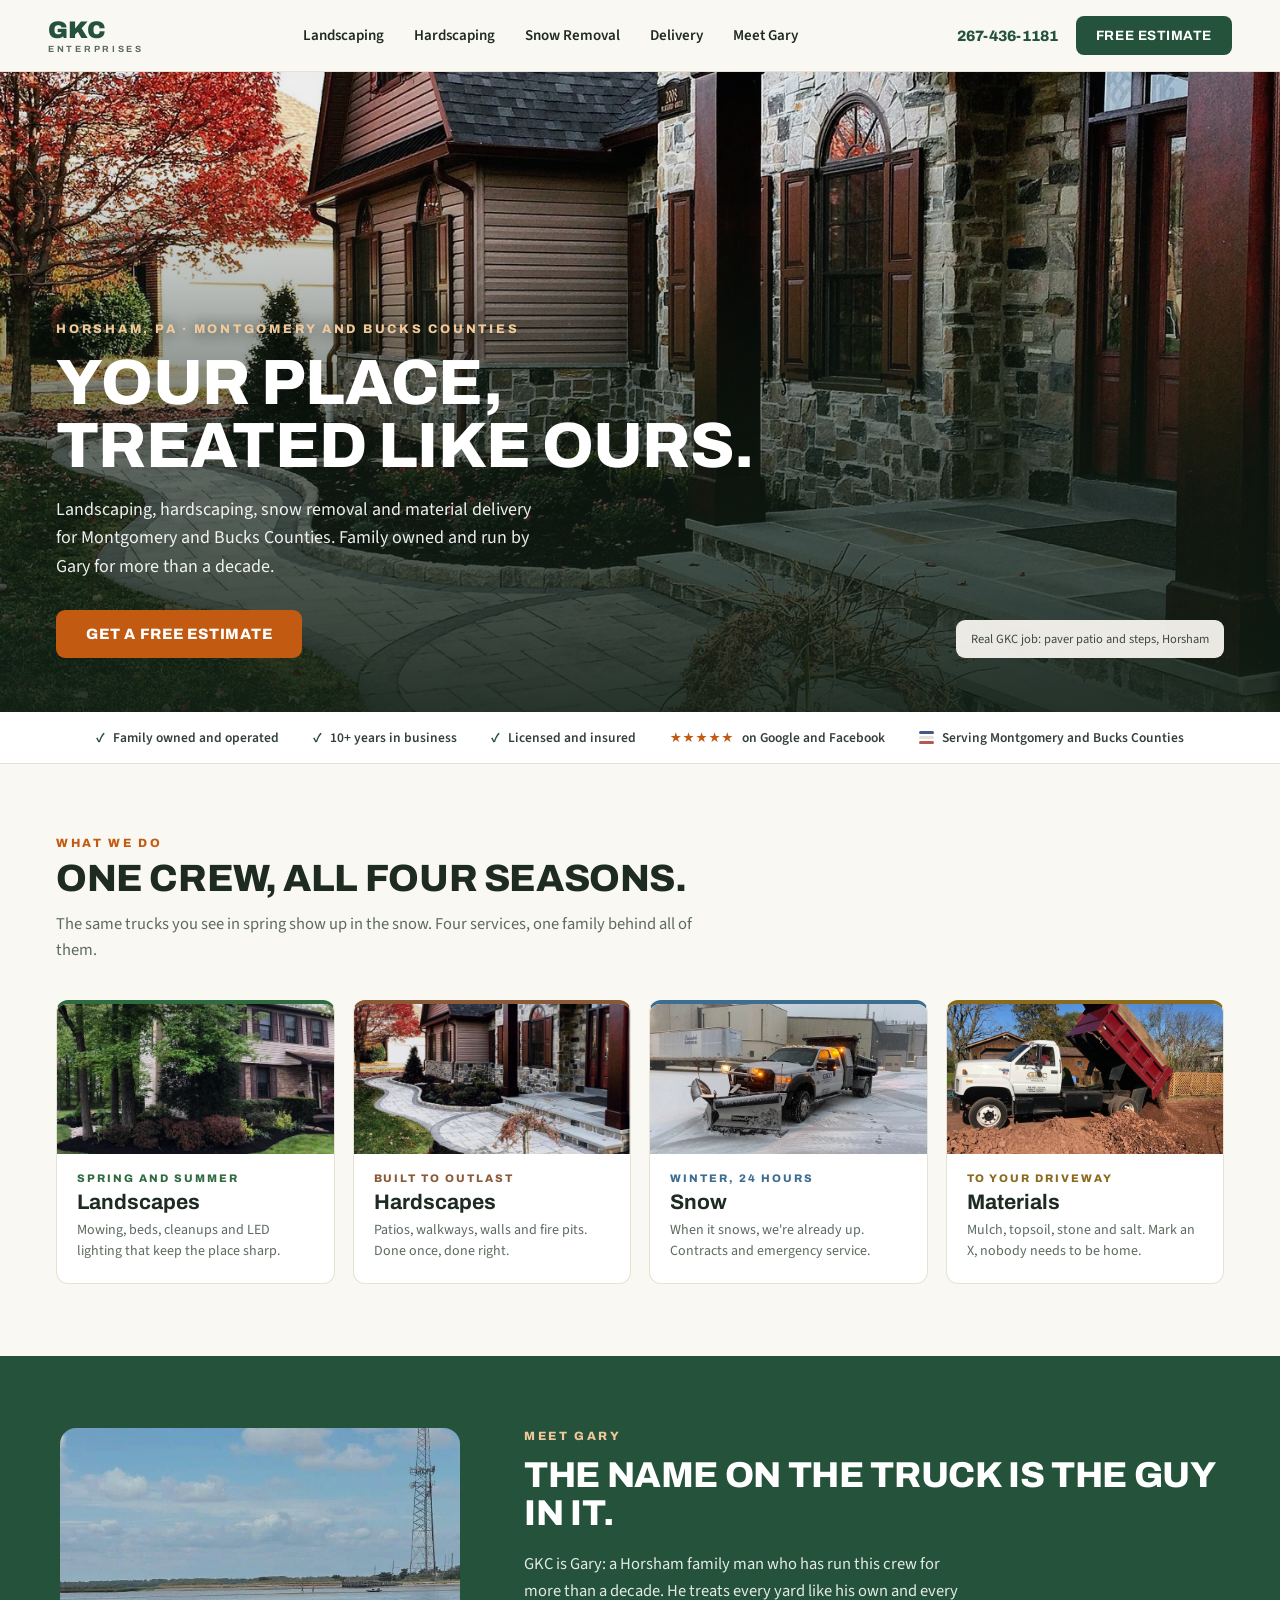
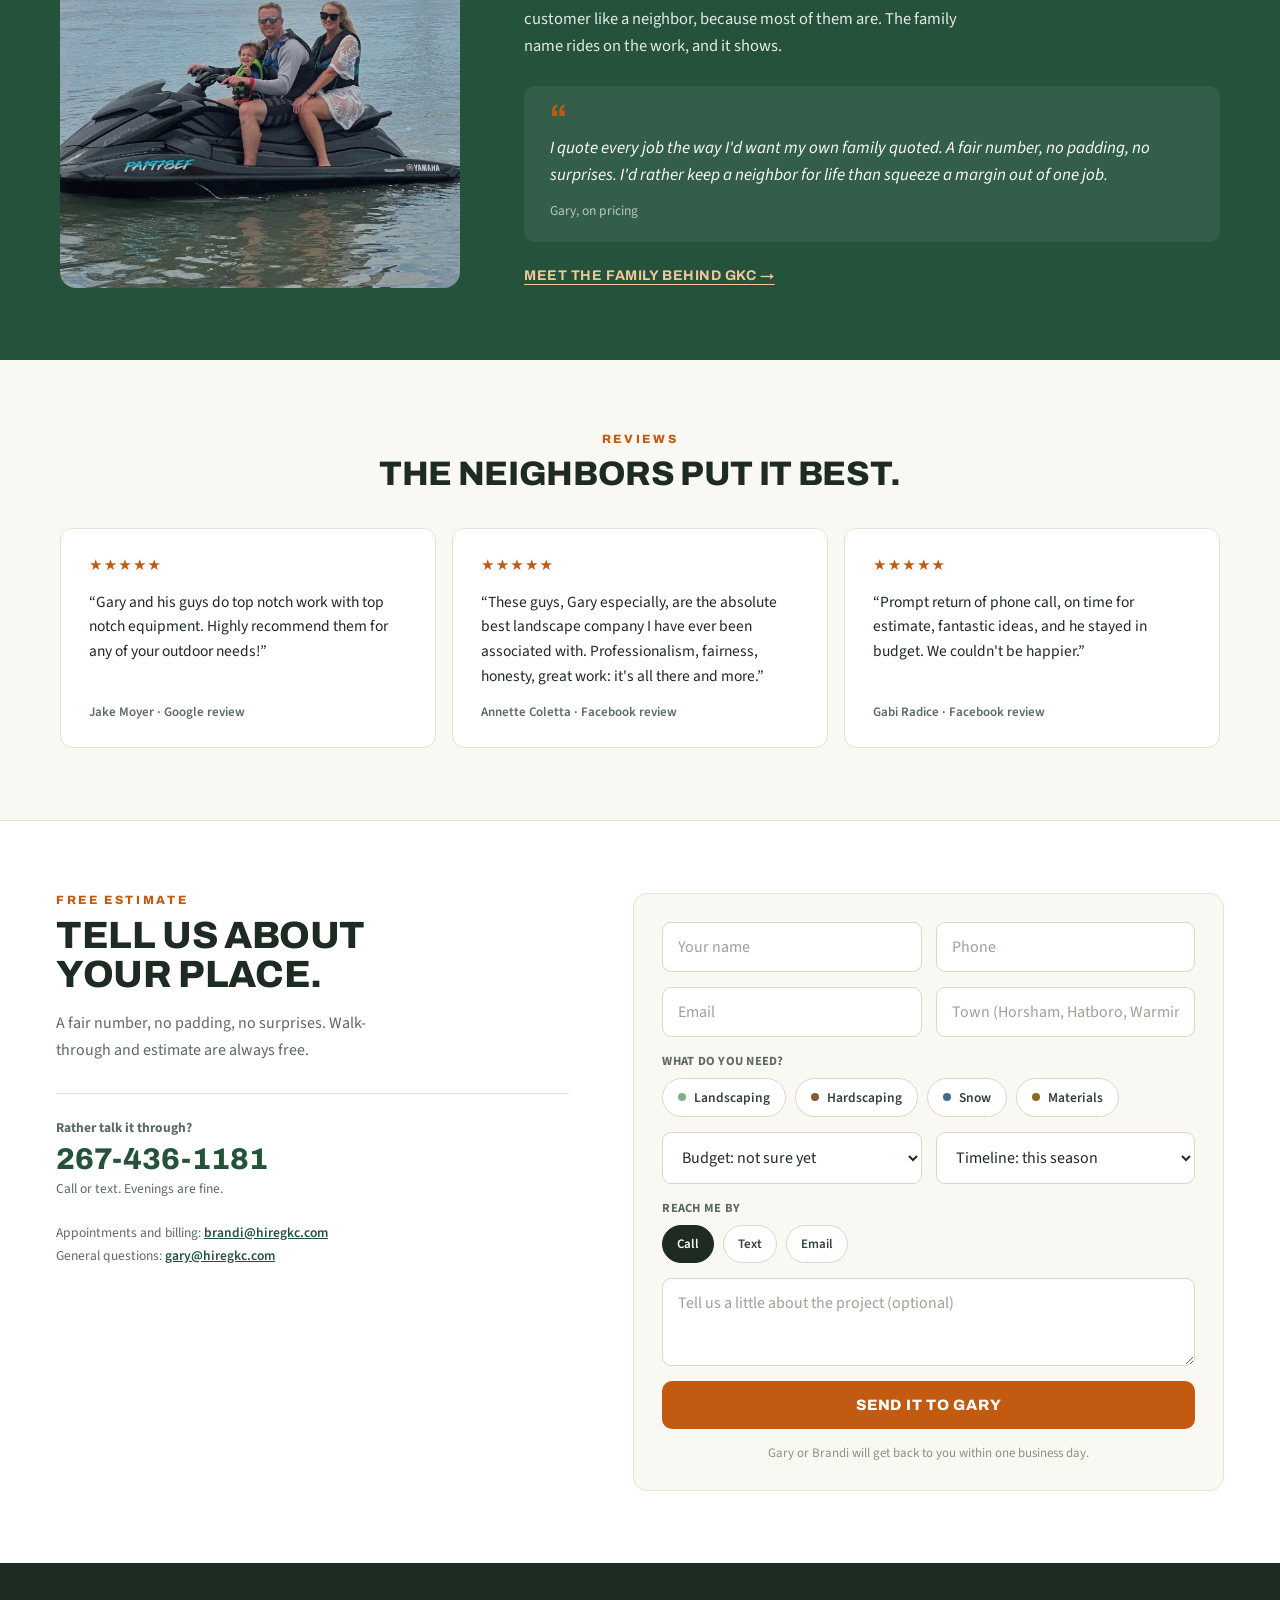
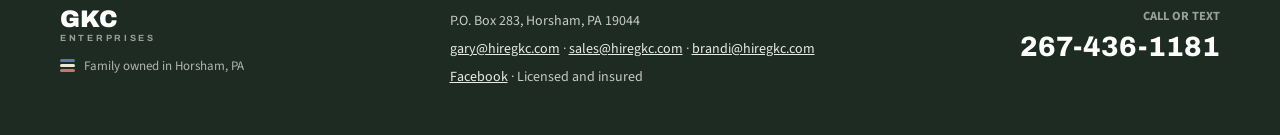
==== index.html @ 58760259 "GKC Enterprises site: seven pages from the redesign handoff Static HTML/CSS/JS recreated from the de" ====
<!DOCTYPE html>
<html lang="en">
<head>
<meta charset="utf-8">
<meta name="viewport" content="width=device-width, initial-scale=1">
<title>GKC Enterprises | Landscaping, Hardscaping &amp; Snow Removal in Horsham, PA</title>
<meta name="description" content="Family owned landscaping, hardscaping, snow removal and material delivery in Horsham, PA, serving Montgomery and Bucks Counties. Free estimates from Gary's crew.">
<link rel="canonical" href="https://hiregkc.com/">
<meta property="og:title" content="GKC Enterprises | Your place, treated like ours.">
<meta property="og:description" content="Family owned landscaping, hardscaping, snow removal and material delivery in Horsham, PA. Free estimates.">
<meta property="og:image" content="https://hiregkc.com/images/hero-home-patio.jpg">
<meta property="og:type" content="website">
<link rel="icon" href="/favicon.svg" type="image/svg+xml">
<link rel="preconnect" href="https://fonts.googleapis.com">
<link rel="preconnect" href="https://fonts.gstatic.com" crossorigin>
<link href="https://fonts.googleapis.com/css2?family=Archivo:wght@600;700;800;900&family=Source+Sans+3:ital,wght@0,400;0,600;0,700;1,400&display=swap" rel="stylesheet">
<link rel="stylesheet" href="/css/site.css">
<script type="application/ld+json">
{
  "@context": "https://schema.org",
  "@type": "HomeAndConstructionBusiness",
  "name": "GKC Enterprises LLC",
  "url": "https://hiregkc.com/",
  "telephone": "+12674361181",
  "email": "gary@hiregkc.com",
  "image": "https://hiregkc.com/images/hero-home-patio.jpg",
  "description": "Family owned landscaping, hardscaping, snow removal and bulk material delivery serving Montgomery and Bucks Counties, PA.",
  "address": { "@type": "PostalAddress", "postOfficeBoxNumber": "283", "addressLocality": "Horsham", "addressRegion": "PA", "postalCode": "19044", "addressCountry": "US" },
  "areaServed": ["Horsham PA", "Hatboro PA", "Warminster PA", "Willow Grove PA", "Ambler PA", "Warrington PA", "Doylestown PA", "Dresher PA", "Maple Glen PA", "Lansdale PA", "Chalfont PA", "North Wales PA"],
  "sameAs": ["https://www.facebook.com/GKC-Enterprise-LLC-179597382136966/"]
}
</script>
</head>
<body>

<a id="winter-banner" class="winter-banner" href="tel:+12674361181" hidden>
  <span class="tag">WINTER</span>
  <span>Snow emergency? The 24 hour line is open: <span class="num">267-436-1181</span></span>
</a>

<header class="header">
  <a class="brand" href="/" aria-label="GKC Enterprises home"><span class="gkc">GKC</span><span class="ent">ENTERPRISES</span></a>
  <nav class="nav" aria-label="Main">
    <a href="/landscaping">Landscaping</a>
    <a href="/hardscaping">Hardscaping</a>
    <a href="/snow-removal">Snow Removal</a>
    <a href="/delivery-services">Delivery</a>
    <a href="/about">Meet Gary</a>
  </nav>
  <div class="header-cta">
    <a class="header-phone" href="tel:+12674361181">267-436-1181</a>
    <a class="btn btn-spruce" href="/contact">FREE ESTIMATE</a>
    <button id="menu-btn" class="menu-btn" aria-label="Open menu" aria-expanded="false" aria-controls="nav-sheet"><span></span><span></span><span></span></button>
  </div>
</header>

<div id="nav-sheet" class="sheet">
  <button class="scrim" data-close tabindex="-1" aria-label="Close menu"></button>
  <div class="panel">
    <button class="close" data-close aria-label="Close menu">&times;</button>
    <a href="/landscaping">Landscaping</a>
    <a href="/hardscaping">Hardscaping</a>
    <a href="/snow-removal">Snow Removal</a>
    <a href="/delivery-services">Delivery</a>
    <a href="/about">Meet Gary</a>
    <a class="sheet-phone" href="tel:+12674361181">267-436-1181</a>
    <a class="btn btn-orange btn-block" href="/contact">FREE ESTIMATE</a>
  </div>
</div>

<main>

  <section class="hero hero-home">
    <img class="bg" src="/images/hero-home-patio.jpg" alt="Finished paver patio and steps by GKC in Horsham, PA" fetchpriority="high">
    <div class="scrim" style="background:linear-gradient(to top,rgba(16,30,20,0.9) 0%,rgba(16,30,20,0.62) 42%,rgba(16,30,20,0.28) 68%,rgba(16,30,20,0.08) 90%)"></div>
    <div class="content">
      <div class="eyebrow" style="color:#F0C89A;margin-bottom:16px;text-shadow:0 1px 14px rgba(16,30,20,0.85)">Horsham, PA &middot; Montgomery and Bucks Counties</div>
      <h1>Your place, treated like ours.</h1>
      <p class="lede">Landscaping, hardscaping, snow removal and material delivery for Montgomery and Bucks Counties. Family owned and run by Gary for more than a decade.</p>
      <a class="btn btn-orange" href="#estimate">GET A FREE ESTIMATE</a>
    </div>
    <div class="photo-credit">Real GKC job: paver patio and steps, Horsham</div>
  </section>

  <div class="trustbar">
    <span class="item"><span class="tick">&#10003;</span>Family owned and operated</span>
    <span class="item"><span class="tick">&#10003;</span>10+ years in business</span>
    <span class="item"><span class="tick">&#10003;</span>Licensed and insured</span>
    <span class="item"><span class="stars">&#9733;&#9733;&#9733;&#9733;&#9733;</span>on Google and Facebook</span>
    <span class="item"><span class="flag"><i class="f1"></i><i class="f2"></i><i class="f3"></i></span>Serving Montgomery and Bucks Counties</span>
  </div>

  <section id="services" class="section-lg">
    <div class="in">
      <div style="max-width:640px;margin-bottom:36px">
        <div class="kicker" style="color:var(--orange)">What we do</div>
        <h2 class="sec sec-lg">One crew, all four seasons.</h2>
        <p class="sec-intro">The same trucks you see in spring show up in the snow. Four services, one family behind all of them.</p>
      </div>
      <div class="grid-4">
        <a class="door" href="/landscaping" style="--accent:#2F6B40">
          <img src="/images/door-landscaping.jpg" alt="GKC landscaping job with fresh beds and plantings" loading="lazy">
          <div class="pad">
            <div class="tag">SPRING AND SUMMER</div>
            <div class="name">Landscapes</div>
            <div class="blurb">Mowing, beds, cleanups and LED lighting that keep the place sharp.</div>
          </div>
        </a>
        <a class="door" href="/hardscaping" style="--accent:#8A5A38">
          <img src="/images/door-hardscaping.jpg" alt="GKC paver patio" loading="lazy">
          <div class="pad">
            <div class="tag">BUILT TO OUTLAST</div>
            <div class="name">Hardscapes</div>
            <div class="blurb">Patios, walkways, walls and fire pits. Done once, done right.</div>
          </div>
        </a>
        <a class="door" href="/snow-removal" style="--accent:#3D6E92">
          <img src="/images/door-snow.jpg" alt="GKC snow removal truck plowing" loading="lazy">
          <div class="pad">
            <div class="tag">WINTER, 24 HOURS</div>
            <div class="name">Snow</div>
            <div class="blurb">When it snows, we're already up. Contracts and emergency service.</div>
          </div>
        </a>
        <a class="door" href="/delivery-services" style="--accent:#8A6A1C">
          <img src="/images/door-delivery.jpg" alt="GKC material delivery truck" loading="lazy">
          <div class="pad">
            <div class="tag">TO YOUR DRIVEWAY</div>
            <div class="name">Materials</div>
            <div class="blurb">Mulch, topsoil, stone and salt. Mark an X, nobody needs to be home.</div>
          </div>
        </a>
      </div>
    </div>
  </section>

  <section id="gary" class="section-lg" style="background:var(--spruce)">
    <div style="display:grid;grid-template-columns:400px 1fr;gap:64px;align-items:center;max-width:1160px;margin:0 auto" class="gary-grid">
      <div style="height:460px">
        <img src="/images/gary-family.webp" alt="Gary and his family" loading="lazy" style="width:100%;height:100%;object-fit:cover;border-radius:16px">
      </div>
      <div>
        <div class="kicker" style="color:#F0C89A;margin-bottom:14px">Meet Gary</div>
        <h2 class="sec" style="font-size:36px;color:#fff;margin-bottom:18px;text-wrap:pretty">The name on the truck is the guy in it.</h2>
        <p style="font-size:16.5px;line-height:1.65;color:rgba(255,255,255,0.88);margin:0 0 26px;max-width:56ch">GKC is Gary: a Horsham family man who has run this crew for more than a decade. He treats every yard like his own and every customer like a neighbor, because most of them are. The family name rides on the work, and it shows.</p>
        <blockquote style="background:rgba(255,255,255,0.07);border-radius:12px;padding:22px 26px;margin:0 0 22px">
          <div style="font-family:var(--display);font-size:34px;font-weight:800;color:var(--orange);line-height:0.5;margin-bottom:10px">&ldquo;</div>
          <div style="font-size:17px;line-height:1.6;color:#fff;font-style:italic;text-wrap:pretty">I quote every job the way I'd want my own family quoted. A fair number, no padding, no surprises. I'd rather keep a neighbor for life than squeeze a margin out of one job.</div>
          <div style="font-size:13.5px;color:rgba(255,255,255,0.65);margin-top:12px">Gary, on pricing</div>
        </blockquote>
        <a href="/about" style="font-family:var(--display);font-size:14px;font-weight:700;letter-spacing:0.04em;color:#F0C89A;text-decoration:underline;text-underline-offset:4px">MEET THE FAMILY BEHIND GKC &rarr;</a>
      </div>
    </div>
  </section>

  <section id="reviews" class="section-lg">
    <div class="in">
      <div style="text-align:center;margin-bottom:36px">
        <div class="kicker" style="color:var(--orange)">Reviews</div>
        <h2 class="sec" style="font-size:34px">The neighbors put it best.</h2>
      </div>
      <div class="grid-3" style="max-width:1160px;margin:0 auto">
        <div class="review">
          <div class="stars">&#9733;&#9733;&#9733;&#9733;&#9733;</div>
          <div class="q">&ldquo;Gary and his guys do top notch work with top notch equipment. Highly recommend them for any of your outdoor needs!&rdquo;</div>
          <div class="who">Jake Moyer &middot; Google review</div>
        </div>
        <div class="review">
          <div class="stars">&#9733;&#9733;&#9733;&#9733;&#9733;</div>
          <div class="q">&ldquo;These guys, Gary especially, are the absolute best landscape company I have ever been associated with. Professionalism, fairness, honesty, great work: it's all there and more.&rdquo;</div>
          <div class="who">Annette Coletta &middot; Facebook review</div>
        </div>
        <div class="review">
          <div class="stars">&#9733;&#9733;&#9733;&#9733;&#9733;</div>
          <div class="q">&ldquo;Prompt return of phone call, on time for estimate, fantastic ideas, and he stayed in budget. We couldn't be happier.&rdquo;</div>
          <div class="who">Gabi Radice &middot; Facebook review</div>
        </div>
      </div>
    </div>
  </section>

  <section id="estimate" class="section-lg" style="background:#fff;border-top:1px solid var(--line)">
    <div class="in" style="display:grid;grid-template-columns:1fr 1.15fr;gap:64px" id="estimate-grid">
      <div>
        <div class="kicker" style="color:var(--orange)">Free estimate</div>
        <h2 class="sec sec-lg" style="margin-bottom:16px;text-wrap:pretty">Tell us about your place.</h2>
        <p style="font-size:16px;line-height:1.65;color:var(--muted);margin:0 0 30px;max-width:44ch">A fair number, no padding, no surprises. Walk-through and estimate are always free.</p>
        <div style="border-top:1px solid var(--line);padding-top:24px;margin-bottom:24px">
          <div style="font-size:13.5px;font-weight:700;color:var(--muted);margin-bottom:6px">Rather talk it through?</div>
          <a href="tel:+12674361181" style="font-family:var(--display);font-size:30px;font-weight:800;color:var(--spruce);text-decoration:none">267-436-1181</a>
          <div style="font-size:13.5px;color:var(--muted);margin-top:4px">Call or text. Evenings are fine.</div>
        </div>
        <div style="font-size:13.5px;line-height:1.7;color:var(--muted)">Appointments and billing: <a href="mailto:brandi@hiregkc.com" style="font-weight:600">brandi@hiregkc.com</a><br>General questions: <a href="mailto:gary@hiregkc.com" style="font-weight:600">gary@hiregkc.com</a></div>
      </div>
      <form data-estimate class="form-card" style="background:var(--paper)" novalidate>
        <div class="form-2">
          <input class="field" style="background:#fff" name="name" autocomplete="name" placeholder="Your name" aria-label="Your name">
          <input class="field" style="background:#fff" name="phone" type="tel" autocomplete="tel" placeholder="Phone" aria-label="Phone">
        </div>
        <div class="form-2">
          <input class="field" style="background:#fff" name="email" type="email" autocomplete="email" placeholder="Email" aria-label="Email">
          <input class="field" style="background:#fff" name="town" placeholder="Town (Horsham, Hatboro, Warminster...)" aria-label="Town">
        </div>
        <div>
          <div class="form-label">WHAT DO YOU NEED?</div>
          <div class="chips" data-chip-group="services" data-multi>
            <button type="button" class="chip svc" data-value="Landscaping"><span class="dot" style="background:#7FB08A"></span>Landscaping</button>
            <button type="button" class="chip svc" data-value="Hardscaping"><span class="dot" style="background:#8A5A38"></span>Hardscaping</button>
            <button type="button" class="chip svc" data-value="Snow removal"><span class="dot" style="background:#3D6E92"></span>Snow</button>
            <button type="button" class="chip svc" data-value="Material delivery"><span class="dot" style="background:#8A6A1C"></span>Materials</button>
          </div>
        </div>
        <div class="form-2">
          <select class="field" style="background:#fff" name="budget" aria-label="Rough budget">
            <option value="Not sure yet">Budget: not sure yet</option>
            <option value="Under $1,000">Under $1,000</option>
            <option value="$1,000 to $5,000">$1,000 to $5,000</option>
            <option value="$5,000 to $15,000">$5,000 to $15,000</option>
            <option value="$15,000+">$15,000+</option>
          </select>
          <select class="field" style="background:#fff" name="timeline" aria-label="Timeline">
            <option value="This season">Timeline: this season</option>
            <option value="ASAP">ASAP</option>
            <option value="Just planning">Just planning</option>
          </select>
        </div>
        <div>
          <div class="form-label">REACH ME BY</div>
          <div class="chips" data-chip-group="reach">
            <button type="button" class="chip small" data-value="Call" aria-pressed="true">Call</button>
            <button type="button" class="chip small" data-value="Text">Text</button>
            <button type="button" class="chip small" data-value="Email">Email</button>
          </div>
        </div>
        <textarea class="field" style="background:#fff" name="details" placeholder="Tell us a little about the project (optional)" aria-label="Project details"></textarea>
        <div class="form-msg" role="status" aria-live="polite"></div>
        <button type="submit" class="btn btn-orange btn-block" data-label="SEND IT TO GARY">SEND IT TO GARY</button>
        <div class="form-note">Gary or Brandi will get back to you within one business day.</div>
      </form>
    </div>
  </section>

</main>

<footer style="background:var(--footer);padding:44px 56px">
  <div style="display:flex;justify-content:space-between;align-items:flex-start;gap:32px;flex-wrap:wrap;max-width:1160px;margin:0 auto">
    <div>
      <div style="display:flex;flex-direction:column;line-height:1;margin-bottom:14px">
        <span style="font-family:var(--display);font-weight:900;font-size:24px;color:#fff">GKC</span>
        <span style="font-family:var(--display);font-size:9px;letter-spacing:0.3em;color:rgba(255,255,255,0.55);font-weight:700;margin-top:3px">ENTERPRISES</span>
      </div>
      <div style="display:flex;align-items:center;gap:9px;font-size:13px;color:rgba(255,255,255,0.65)"><span class="flag"><i class="f1" style="background:#5D77A6"></i><i class="f2" style="background:#EDE8D6"></i><i class="f3" style="background:#C07A6C"></i></span>Family owned in Horsham, PA</div>
    </div>
    <div style="font-size:14px;line-height:2;color:rgba(255,255,255,0.75)">
      P.O. Box 283, Horsham, PA 19044<br>
      <a href="mailto:gary@hiregkc.com" style="color:rgba(255,255,255,0.9)">gary@hiregkc.com</a> &middot; <a href="mailto:sales@hiregkc.com" style="color:rgba(255,255,255,0.9)">sales@hiregkc.com</a> &middot; <a href="mailto:brandi@hiregkc.com" style="color:rgba(255,255,255,0.9)">brandi@hiregkc.com</a><br>
      <a href="https://www.facebook.com/GKC-Enterprise-LLC-179597382136966/" rel="noopener" style="color:rgba(255,255,255,0.9)">Facebook</a> &middot; Licensed and insured
    </div>
    <div style="text-align:right">
      <div style="font-size:12.5px;font-weight:700;color:rgba(255,255,255,0.55);margin-bottom:6px">CALL OR TEXT</div>
      <a href="tel:+12674361181" style="font-family:var(--display);font-size:28px;font-weight:800;color:#fff;text-decoration:none">267-436-1181</a>
    </div>
  </div>
</footer>

<div class="mobile-bar">
  <a class="call" href="tel:+12674361181">CALL GARY</a>
  <a class="est" href="/contact">FREE ESTIMATE</a>
</div>

<script src="/js/site.js"></script>
<style>
@media (max-width: 900px) {
  .gary-grid { grid-template-columns: 1fr !important; gap: 24px !important; }
  .gary-grid > div:first-child { height: 320px !important; }
  #estimate-grid { grid-template-columns: 1fr !important; gap: 32px !important; }
}
</style>
</body>
</html>
---- css/site.css ----
/* GKC Enterprises · hiregkc.com
   Recreated from the design handoff (design_handoff_gkc_website).
   Tokens: spruce #24523B (hover #1B3E2C), orange #C25A12 (hover #A54A0D),
   paper #FAF8F2, ink #1E2B22, hairline #E7E2D6.
   Service wayfinding only: green #2F6B40, clay #8A5A38, blue #3D6E92, ochre #8A6A1C. */

:root {
  --spruce: #24523B;
  --spruce-hover: #1B3E2C;
  --orange: #C25A12;
  --orange-hover: #A54A0D;
  --paper: #FAF8F2;
  --card: #FFFFFF;
  --line: #E7E2D6;
  --ink: #1E2B22;
  --muted: #5C6B5F;
  --footnote: #8A937F;
  --chipbg: #EDEFE3;
  --green: #2F6B40;
  --clay: #8A5A38;
  --blue: #3D6E92;
  --ochre: #8A6A1C;
  --snowdark: #16283A;
  --footer: #1E2B22;
  --display: 'Archivo', 'Helvetica Neue', Arial, sans-serif;
  --body: 'Source Sans 3', 'Segoe UI', system-ui, sans-serif;
}

* { box-sizing: border-box; }
html { scroll-behavior: smooth; }
body {
  margin: 0;
  background: var(--paper);
  color: var(--ink);
  font-family: var(--body);
  -webkit-font-smoothing: antialiased;
}
a { color: var(--spruce); }
a:hover { color: var(--orange); }
::selection { background: #E8DFC8; }
img { max-width: 100%; }

.in { max-width: 1328px; margin: 0 auto; }

/* ---------- Winter banner (sitewide, toggled by WINTER_MODE in js/site.js) ---------- */
.winter-banner {
  display: flex; justify-content: center; align-items: center; gap: 12px;
  background: var(--blue); color: #fff; text-decoration: none;
  padding: 11px 20px; font-size: 14.5px; font-weight: 600;
}
.winter-banner:hover { color: #fff; }
.winter-banner .tag {
  font-family: var(--display); font-weight: 800; font-size: 11.5px; letter-spacing: 0.14em;
  background: rgba(255,255,255,0.18); border-radius: 4px; padding: 4px 8px;
}
.winter-banner .num { font-weight: 700; text-decoration: underline; text-underline-offset: 3px; }
.winter-banner[hidden] { display: none; }

/* ---------- Header ---------- */
.header {
  display: flex; flex-wrap: wrap; align-items: center; justify-content: space-between;
  gap: 24px; row-gap: 10px; padding: 16px 48px;
  background: var(--paper); border-bottom: 1px solid var(--line);
  position: sticky; top: 0; z-index: 20;
}
.brand { display: flex; flex-direction: column; line-height: 1; text-decoration: none; }
.brand .gkc { font-family: var(--display); font-weight: 900; font-size: 24px; color: var(--spruce); letter-spacing: 0.01em; }
.brand .ent { font-family: var(--display); font-size: 9px; letter-spacing: 0.3em; color: var(--muted); font-weight: 700; margin-top: 3px; }
.nav { display: flex; flex-wrap: wrap; gap: 14px 30px; align-items: center; }
.nav a { font-size: 15px; font-weight: 600; color: var(--ink); text-decoration: none; white-space: nowrap; }
.nav a:hover { color: var(--orange); }
.nav a.active { font-weight: 700; color: var(--accent, var(--spruce)); text-decoration: underline; text-underline-offset: 5px; }
.header-cta { display: flex; gap: 18px; align-items: center; }
.header-phone { font-family: var(--display); font-size: 15px; font-weight: 800; color: var(--spruce); text-decoration: none; white-space: nowrap; }
.header-phone:hover { color: var(--orange); }

.menu-btn {
  display: none; background: none; border: 0; cursor: pointer; padding: 12px 4px;
  flex-direction: column; gap: 5px;
}
.menu-btn span { width: 24px; height: 2.5px; background: var(--spruce); border-radius: 2px; display: block; }
.menu-btn span:last-child { width: 16px; }

/* Mobile slide-over sheet */
.sheet {
  position: fixed; inset: 0; z-index: 60; display: none;
}
.sheet.open { display: block; }
.sheet .scrim { position: absolute; inset: 0; background: rgba(20, 30, 24, 0.5); border: 0; width: 100%; height: 100%; cursor: pointer; }
.sheet .panel {
  position: absolute; top: 0; right: 0; bottom: 0; width: min(320px, 85vw);
  background: var(--paper); padding: 24px; display: flex; flex-direction: column; gap: 4px;
  box-shadow: -12px 0 40px rgba(0,0,0,0.18);
}
.sheet .panel a { font-family: var(--body); font-size: 17px; font-weight: 600; color: var(--ink); text-decoration: none; padding: 13px 6px; border-bottom: 1px solid var(--line); }
.sheet .panel a.active { color: var(--accent, var(--spruce)); font-weight: 700; }
.sheet .close { align-self: flex-end; background: none; border: 0; font-size: 26px; line-height: 1; color: var(--muted); cursor: pointer; padding: 4px 8px; }
.sheet .panel .btn { margin-top: 16px; border-bottom: 0; text-align: center; }
.sheet .panel .sheet-phone { font-family: var(--display); font-weight: 800; font-size: 20px; color: var(--spruce); border-bottom: 0; text-align: center; }

/* ---------- Buttons ---------- */
.btn {
  display: inline-block; font-family: var(--display); font-weight: 800; font-size: 15px;
  letter-spacing: 0.05em; padding: 16px 30px; border-radius: 9px; text-decoration: none;
  border: 0; cursor: pointer; text-align: center;
}
.btn-orange { background: var(--orange); color: #fff; }
.btn-orange:hover { background: var(--orange-hover); color: #fff; }
.btn-spruce { background: var(--spruce); color: #fff; font-weight: 700; font-size: 13.5px; letter-spacing: 0.04em; padding: 12px 20px; border-radius: 8px; white-space: nowrap; }
.btn-spruce:hover { background: var(--spruce-hover); color: #fff; }
.btn-block { display: block; width: 100%; padding: 16px; border-radius: 10px; }

/* ---------- Heroes ---------- */
.hero { position: relative; overflow: hidden; }
.hero-home { height: 640px; }
.hero-sub { height: 420px; }
.hero-short { height: 400px; }
.hero img.bg { position: absolute; inset: 0; width: 100%; height: 100%; object-fit: cover; }
.hero .scrim { position: absolute; inset: 0; }
.hero .content { position: absolute; left: 56px; right: 56px; bottom: 44px; max-width: 760px; }
.hero-home .content { bottom: 54px; }
.eyebrow {
  font-family: var(--display); font-size: 12.5px; font-weight: 800; letter-spacing: 0.22em;
  margin-bottom: 12px; text-transform: uppercase;
}
.hero h1 {
  font-family: var(--display); font-weight: 800; line-height: 1; letter-spacing: -0.01em;
  color: #fff; margin: 0 0 14px; text-transform: uppercase; text-wrap: pretty;
  font-size: 52px;
}
.hero-home h1 { font-size: 64px; line-height: 0.98; margin-bottom: 18px; }
.hero p.lede { font-size: 17px; line-height: 1.6; color: rgba(255,255,255,0.92); margin: 0 0 22px; max-width: 54ch; }
.hero-home p.lede { font-size: 18px; margin-bottom: 28px; }
.hero .photo-credit {
  position: absolute; right: 56px; bottom: 54px;
  background: rgba(250,248,242,0.93); border-radius: 9px; padding: 10px 15px;
  font-size: 12.5px; color: #3E4A40; white-space: nowrap;
}

/* ---------- Trust bar ---------- */
.trustbar {
  display: flex; align-items: center; justify-content: center; gap: 34px;
  padding: 16px 48px; background: #fff; border-bottom: 1px solid var(--line); flex-wrap: wrap;
}
.trustbar span.item { display: flex; align-items: center; gap: 8px; font-size: 13.5px; font-weight: 600; color: #33413A; }
.trustbar .tick { color: var(--spruce); font-weight: 700; }
.trustbar .stars { color: var(--orange); letter-spacing: 0.06em; }
.flag { display: inline-flex; flex-direction: column; gap: 2px; }
.flag i { width: 15px; height: 3px; border-radius: 2px; display: block; }
.flag .f1 { background: #3D5A88; }
.flag .f2 { background: #E7E2D6; }
.flag .f3 { background: #B25A4E; }

/* ---------- Sections ---------- */
.section { padding: 64px 56px; }
.section-lg { padding: 72px 56px; }
.kicker {
  font-family: var(--display); font-size: 12px; font-weight: 800; letter-spacing: 0.22em;
  margin-bottom: 10px; text-transform: uppercase;
}
h2.sec {
  font-family: var(--display); font-weight: 800; letter-spacing: -0.01em;
  margin: 0; text-transform: uppercase; font-size: 32px; line-height: 1.05;
}
h2.sec-lg { font-size: 38px; line-height: 1.02; }
.sec-intro { font-size: 16.5px; line-height: 1.6; color: var(--muted); margin: 12px 0 0; }

/* ---------- Grids & cards ---------- */
.grid-2 { display: grid; grid-template-columns: 1fr 1fr; gap: 18px; }
.grid-3 { display: grid; grid-template-columns: 1fr 1fr 1fr; gap: 16px; }
.grid-4 { display: grid; grid-template-columns: repeat(4, 1fr); gap: 18px; }

.card { background: var(--card); border: 1px solid var(--line); border-radius: 12px; }

.door {
  display: flex; flex-direction: column; background: #fff; border: 1px solid var(--line);
  border-top: 4px solid var(--accent, var(--spruce)); border-radius: 12px; overflow: hidden;
  text-decoration: none; color: var(--ink);
}
.door:hover { border-color: var(--accent, var(--spruce)); color: var(--ink); }
.door img { width: 100%; height: 150px; object-fit: cover; }
.door .pad { padding: 18px 20px 20px; }
.door .tag { font-family: var(--display); font-size: 11px; font-weight: 800; letter-spacing: 0.18em; color: var(--accent); margin-bottom: 7px; }
.door .name { font-family: var(--display); font-size: 21px; font-weight: 700; margin-bottom: 7px; }
.door .blurb { font-size: 14px; line-height: 1.55; color: var(--muted); }

.tile { background: #fff; border: 1px solid var(--line); border-radius: 12px; padding: 22px 24px; }
.tile .dash { width: 26px; height: 4px; background: var(--accent, var(--green)); border-radius: 2px; margin-bottom: 14px; }
.tile .t { font-family: var(--display); font-size: 18px; font-weight: 700; margin-bottom: 6px; }
.tile .d { font-size: 14px; line-height: 1.55; color: var(--muted); }

.space-card { position: relative; display: block; height: 230px; border-radius: 12px; overflow: hidden; text-decoration: none; }
.space-card img { position: absolute; inset: 0; width: 100%; height: 100%; object-fit: cover; }
.space-card .fade { position: absolute; inset: 0; background: linear-gradient(to top, rgba(20,14,9,0.75), rgba(20,14,9,0) 55%); }
.space-card .label { position: absolute; left: 18px; bottom: 16px; font-family: var(--display); font-size: 19px; font-weight: 800; color: #fff; text-transform: uppercase; letter-spacing: 0.02em; }

.review { background: #fff; border: 1px solid var(--line); border-radius: 12px; padding: 26px 28px; display: flex; flex-direction: column; gap: 14px; }
.review .stars { color: var(--orange); font-size: 15px; letter-spacing: 0.08em; }
.review .q { font-size: 15.5px; line-height: 1.6; color: var(--ink); flex: 1; }
.review .who { font-size: 13px; color: var(--muted); font-weight: 600; }

.gallery { display: grid; grid-template-columns: repeat(4, 1fr); gap: 14px; }
.gallery img { width: 100%; height: 200px; object-fit: cover; border-radius: 10px; }

.footnote { font-size: 13px; color: var(--footnote); }

/* Pending-photo slots (photos coming from the photo day; no stock, ever) */
.slot {
  border: 1.5px dashed #C9C2AE; border-radius: 10px; background: #F4F1E7;
  display: flex; align-items: center; justify-content: center; text-align: center;
  color: var(--footnote); font-size: 13px; padding: 16px; width: 100%; height: 100%;
}
.ba-pair { display: grid; grid-template-columns: 1fr 1fr; gap: 10px; }
.ba-cell { position: relative; height: 220px; }
.ba-cell .badge {
  position: absolute; top: 10px; left: 10px; background: var(--footer); color: #fff;
  font-family: var(--display); font-size: 10.5px; font-weight: 800; letter-spacing: 0.1em;
  padding: 4px 9px; border-radius: 5px; pointer-events: none;
}
.ba-cell .badge.after { background: var(--accent, var(--green)); }

/* ---------- CTA band + footers ---------- */
.cta-band { background: var(--spruce); padding: 56px; text-align: center; }
.cta-band h2 { font-family: var(--display); font-size: 32px; font-weight: 800; color: #fff; margin: 0 0 20px; text-transform: uppercase; }
.cta-band .under { font-size: 14px; color: rgba(255,255,255,0.75); margin-top: 14px; }
.cta-band .under a { color: #fff; font-weight: 700; }

.footer-slim {
  background: var(--footer); padding: 36px 56px;
  display: flex; justify-content: space-between; align-items: center; gap: 24px; flex-wrap: wrap;
}
.footer-slim .brandline { display: flex; flex-direction: column; line-height: 1; }
.footer-slim .gkc { font-family: var(--display); font-weight: 900; font-size: 22px; color: #fff; }
.footer-slim .ent { font-family: var(--display); font-size: 8.5px; letter-spacing: 0.3em; color: rgba(255,255,255,0.55); font-weight: 700; margin-top: 3px; }
.footer-slim .mid { font-size: 13.5px; color: rgba(255,255,255,0.72); }
.footer-slim .mid a { color: rgba(255,255,255,0.9); }
.footer-slim .phone { font-family: var(--display); font-size: 20px; font-weight: 800; color: #fff; text-decoration: none; }

/* ---------- Forms ---------- */
.form-card { background: #fff; border: 1px solid var(--line); border-radius: 14px; padding: 28px; display: flex; flex-direction: column; gap: 15px; }
.form-2 { display: grid; grid-template-columns: 1fr 1fr; gap: 14px; }
.field {
  padding: 13px 15px; border: 1px solid #DCD6C6; border-radius: 9px; font-size: 16px;
  background: var(--paper); color: var(--ink); font-family: var(--body); width: 100%;
}
.field:focus-visible, .chip:focus-visible, .btn:focus-visible, a:focus-visible, .menu-btn:focus-visible {
  outline: 2px solid var(--orange); outline-offset: 2px;
}
.field::placeholder { color: #9AA394; }
textarea.field { min-height: 88px; resize: vertical; }
.form-label { font-size: 12.5px; font-weight: 700; color: var(--muted); margin-bottom: 8px; letter-spacing: 0.02em; }
.chips { display: flex; flex-wrap: wrap; gap: 9px; }
.chip {
  display: flex; align-items: center; gap: 8px; font-size: 13.5px; font-weight: 600;
  padding: 9px 15px; border-radius: 999px; border: 1px solid #DCD6C6; color: #33413A;
  background: #fff; cursor: pointer; font-family: var(--body); min-height: 38px;
}
.chip .dot { width: 8px; height: 8px; border-radius: 50%; display: inline-block; }
.chip.small { font-size: 13px; padding: 8px 14px; }
.chip[aria-pressed="true"].svc { background: var(--spruce); color: #fff; border-color: var(--spruce); }
.chip[aria-pressed="true"]:not(.svc) { background: var(--footer); color: #fff; border-color: var(--footer); }
.upload-box {
  border: 1.5px dashed #C9C2AE; border-radius: 9px; padding: 16px; text-align: center;
  font-size: 13.5px; color: var(--footnote); background: var(--paper); cursor: pointer;
}
.upload-box:hover { border-color: var(--spruce); color: var(--muted); }
.form-note { font-size: 13px; color: var(--footnote); text-align: center; }
.form-msg { font-size: 14.5px; line-height: 1.55; border-radius: 9px; padding: 13px 15px; display: none; }
.form-msg.err { display: block; background: #F7E8E2; color: #7C3A1D; }
.form-msg.ok { display: block; background: #E6EFE2; color: #24523B; }

/* ---------- Page-specific helpers ---------- */
.dark-tiers { background: rgba(255,255,255,0.06); border: 1px solid rgba(255,255,255,0.14); border-radius: 14px; padding: 26px 28px; display: flex; flex-direction: column; gap: 10px; }
.list-row { display: flex; justify-content: space-between; gap: 12px; border-bottom: 1px solid #F0EDE2; padding-bottom: 8px; font-size: 14px; color: #33413A; }
.list-row:last-child { border-bottom: 0; padding-bottom: 0; }
.list-row .unit { color: var(--footnote); white-space: nowrap; }
.town { font-size: 12.5px; font-weight: 600; padding: 6px 12px; border-radius: 999px; background: var(--chipbg); color: #33413A; }

/* ---------- Mobile sticky bar ---------- */
.mobile-bar {
  position: fixed; left: 0; right: 0; bottom: 0; z-index: 50;
  display: none; gap: 10px; padding: 12px 16px calc(12px + env(safe-area-inset-bottom, 0px));
  background: rgba(250,248,242,0.96); border-top: 1px solid var(--line);
  -webkit-backdrop-filter: blur(8px); backdrop-filter: blur(8px);
}
.mobile-bar a {
  display: flex; align-items: center; justify-content: center; height: 50px;
  font-family: var(--display); font-weight: 800; font-size: 14px; letter-spacing: 0.04em;
  border-radius: 12px; text-decoration: none;
}
.mobile-bar .call { flex: 1; border: 2px solid var(--spruce); color: var(--spruce); }
.mobile-bar .est { flex: 1.4; background: var(--orange); color: #fff; }
.mobile-bar .est:hover { background: var(--orange-hover); color: #fff; }

/* ---------- Responsive ---------- */
@media (max-width: 1100px) {
  .hero-home h1 { font-size: 52px; }
}

@media (max-width: 900px) {
  .header { padding: 14px 20px; }
  .nav, .header-phone { display: none; }
  .menu-btn { display: flex; }
  .section, .section-lg { padding: 44px 20px; }
  .hero .content, .hero-home .content { left: 20px; right: 20px; bottom: 24px; }
  .hero .photo-credit { display: none; }
  .hero-home { height: 480px; }
  .hero-sub, .hero-short { height: 340px; }
  .hero h1 { font-size: 34px; }
  .hero-home h1 { font-size: 31px; }
  .hero p.lede, .hero-home p.lede { font-size: 14.5px; }
  h2.sec { font-size: 25px; }
  h2.sec-lg { font-size: 27px; }
  .grid-4 { grid-template-columns: 1fr 1fr; }
  .grid-3 { grid-template-columns: 1fr; }
  .grid-2 { grid-template-columns: 1fr; }
  .gallery { grid-template-columns: 1fr 1fr; }
  .gallery img { height: 150px; }
  .trustbar { gap: 8px; padding: 14px 20px; }
  .trustbar span.item { font-size: 12px; background: var(--chipbg); border-radius: 999px; padding: 6px 11px; }
  .cta-band { padding: 44px 20px; }
  .footer-slim { padding: 28px 20px 100px; }
  .mobile-bar { display: flex; }
  body { padding-bottom: 0; }
  .ba-cell { height: 170px; }
  .space-card { height: 180px; }
}

@media (max-width: 560px) {
  .grid-4 { grid-template-columns: 1fr 1fr; gap: 12px; }
  .door img { height: 86px; }
  .door .name { font-size: 15px; }
  .door .tag { font-size: 9px; letter-spacing: 0.14em; }
  .door .blurb { display: none; }
  .form-2 { grid-template-columns: 1fr; }
}

@media (prefers-reduced-motion: reduce) {
  html { scroll-behavior: auto; }
  * { transition: none !important; animation: none !important; }
}
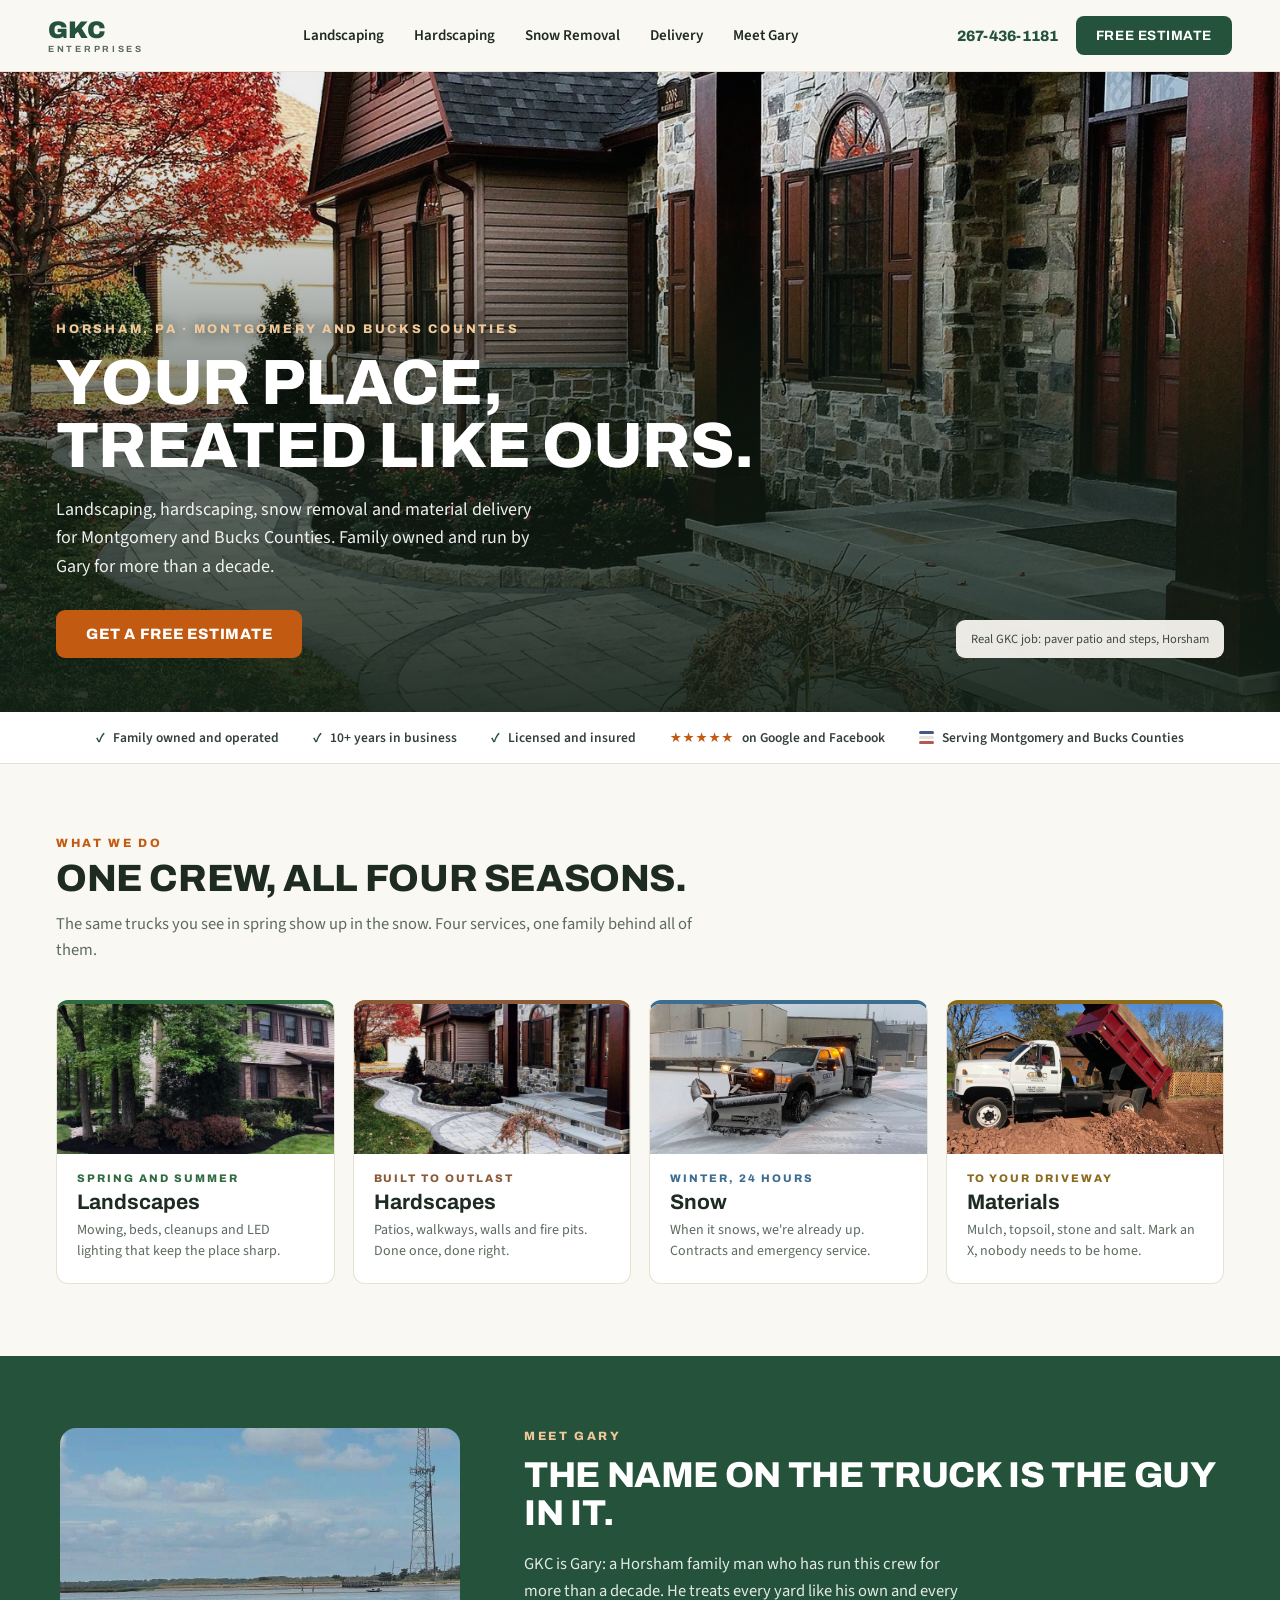
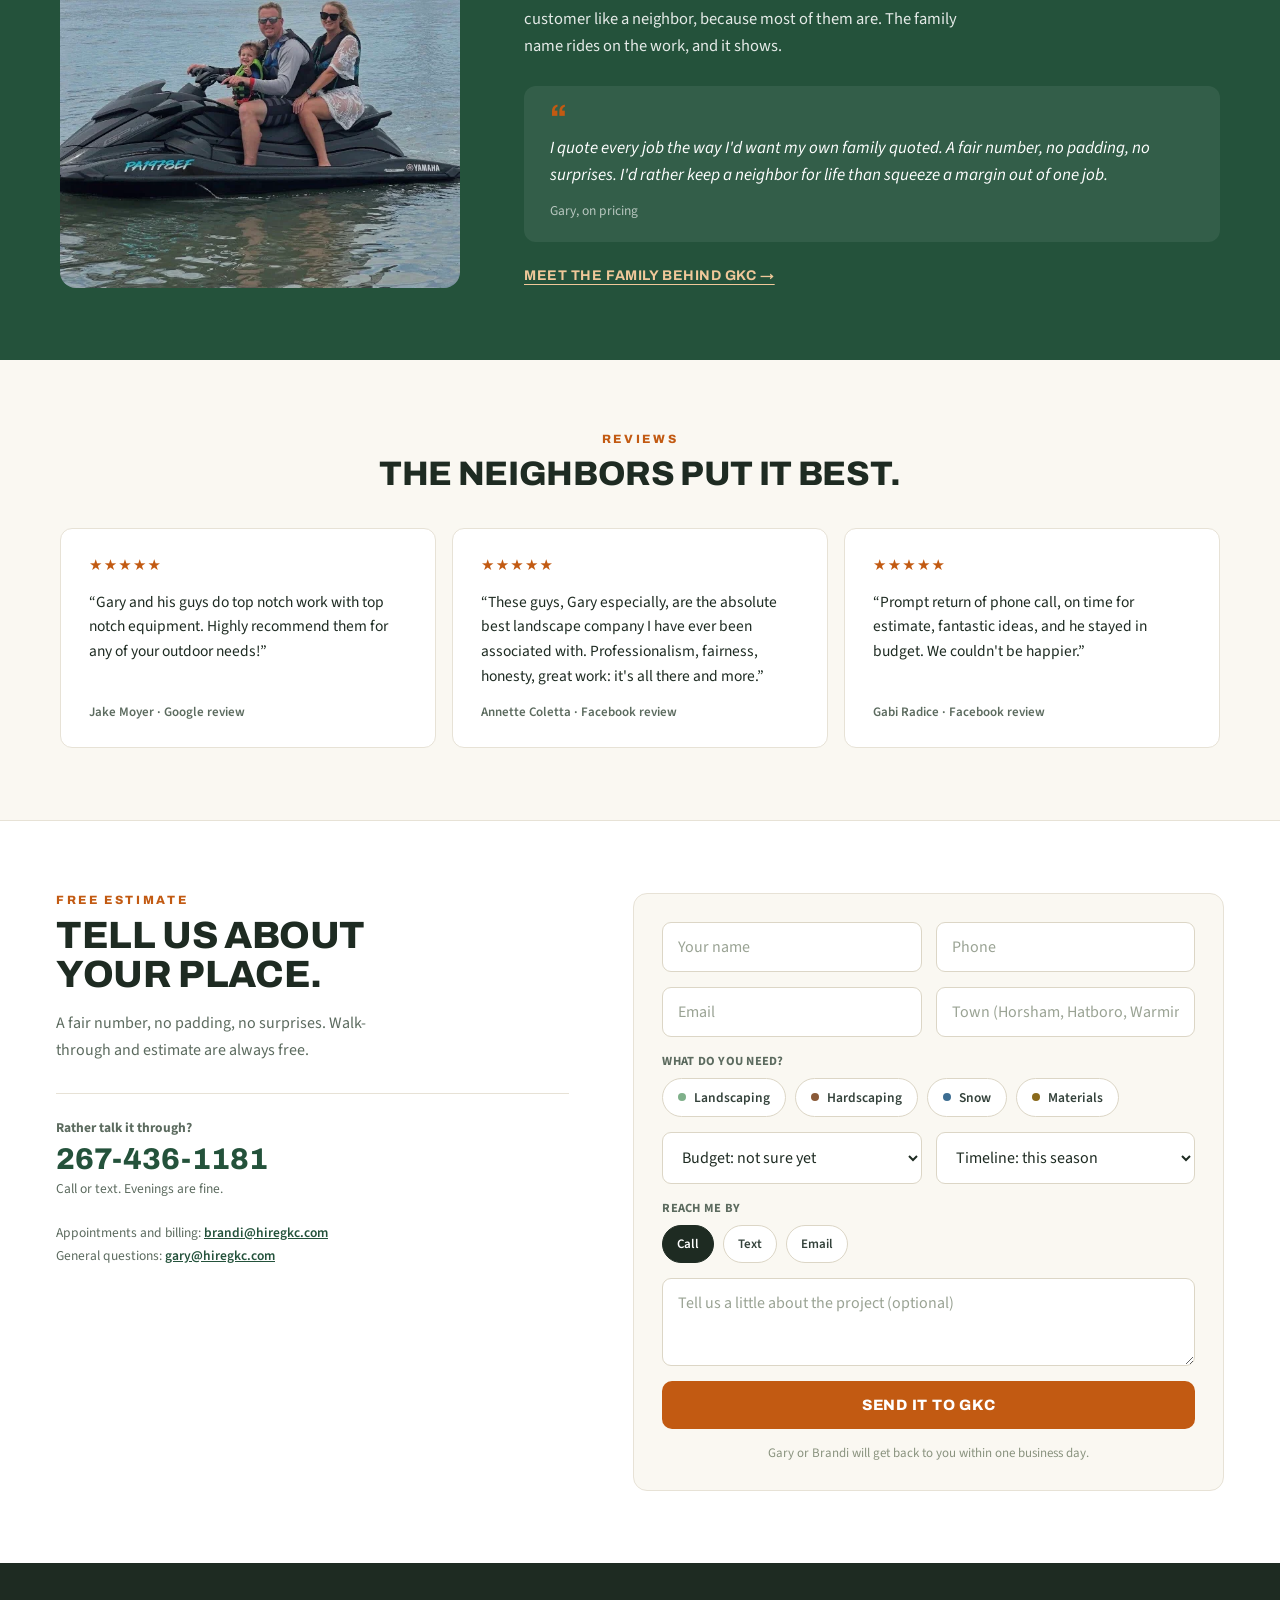
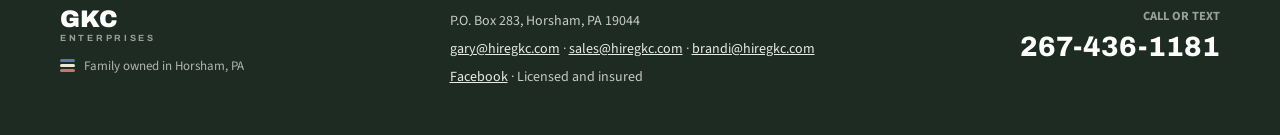
==== commit 2c41cfc4: "CTAs say GKC, not Gary: Call GKC, Send It to GKC Co-Authored-By: Claude Fable 5 <noreply@anthropic.c" ====
--- a/index.html
+++ b/index.html
@@ -20,6 +20,7 @@
   "@context": "https://schema.org",
   "@type": "HomeAndConstructionBusiness",
   "name": "GKC Enterprises LLC",
+  "alternateName": "HireGKC",
   "url": "https://hiregkc.com/",
   "telephone": "+12674361181",
   "email": "gary@hiregkc.com",
@@ -234,7 +235,7 @@
         </div>
         <textarea class="field" style="background:#fff" name="details" placeholder="Tell us a little about the project (optional)" aria-label="Project details"></textarea>
         <div class="form-msg" role="status" aria-live="polite"></div>
-        <button type="submit" class="btn btn-orange btn-block" data-label="SEND IT TO GARY">SEND IT TO GARY</button>
+        <button type="submit" class="btn btn-orange btn-block" data-label="SEND IT TO GKC">SEND IT TO GKC</button>
         <div class="form-note">Gary or Brandi will get back to you within one business day.</div>
       </form>
     </div>
@@ -264,7 +265,7 @@
 </footer>
 
 <div class="mobile-bar">
-  <a class="call" href="tel:+12674361181">CALL GARY</a>
+  <a class="call" href="tel:+12674361181">CALL GKC</a>
   <a class="est" href="/contact">FREE ESTIMATE</a>
 </div>
 
--- a/css/site.css
+++ b/css/site.css
@@ -275,6 +275,28 @@
 .list-row:last-child { border-bottom: 0; padding-bottom: 0; }
 .list-row .unit { color: var(--footnote); white-space: nowrap; }
 .town { font-size: 12.5px; font-weight: 600; padding: 6px 12px; border-radius: 999px; background: var(--chipbg); color: #33413A; }
+
+/* ---------- Local expertise, Gary notes, FAQs ---------- */
+.local-block p { font-size: 15.5px; line-height: 1.7; color: #33413A; max-width: 70ch; margin: 12px 0 0; }
+.gary-note {
+  background: var(--chipbg); border-radius: 12px; padding: 18px 22px;
+  margin-top: 24px; max-width: 860px;
+}
+.gary-note .g-quote { font-size: 15.5px; line-height: 1.6; font-style: italic; color: var(--ink); }
+.gary-note .g-who { font-size: 12.5px; font-weight: 700; color: var(--muted); margin-top: 8px; }
+.faq { max-width: 860px; }
+.faq-item { border: 1px solid var(--line); border-radius: 10px; background: #fff; margin-top: 10px; }
+.faq-item summary {
+  cursor: pointer; font-family: var(--display); font-weight: 700; font-size: 16px;
+  padding: 16px 20px; list-style: none; display: flex; justify-content: space-between;
+  align-items: baseline; gap: 12px;
+}
+.faq-item summary::-webkit-details-marker { display: none; }
+.faq-item summary::after { content: "+"; color: var(--accent, var(--spruce)); font-weight: 800; font-size: 18px; flex: none; }
+.faq-item[open] summary::after { content: "\2212"; }
+.faq-item .a { padding: 0 20px 18px; font-size: 15px; line-height: 1.65; color: #33413A; max-width: 70ch; }
+.faq-item .a p { margin: 0 0 10px; }
+.faq-item .a p:last-child { margin-bottom: 0; }
 
 /* ---------- Mobile sticky bar ---------- */
 .mobile-bar {
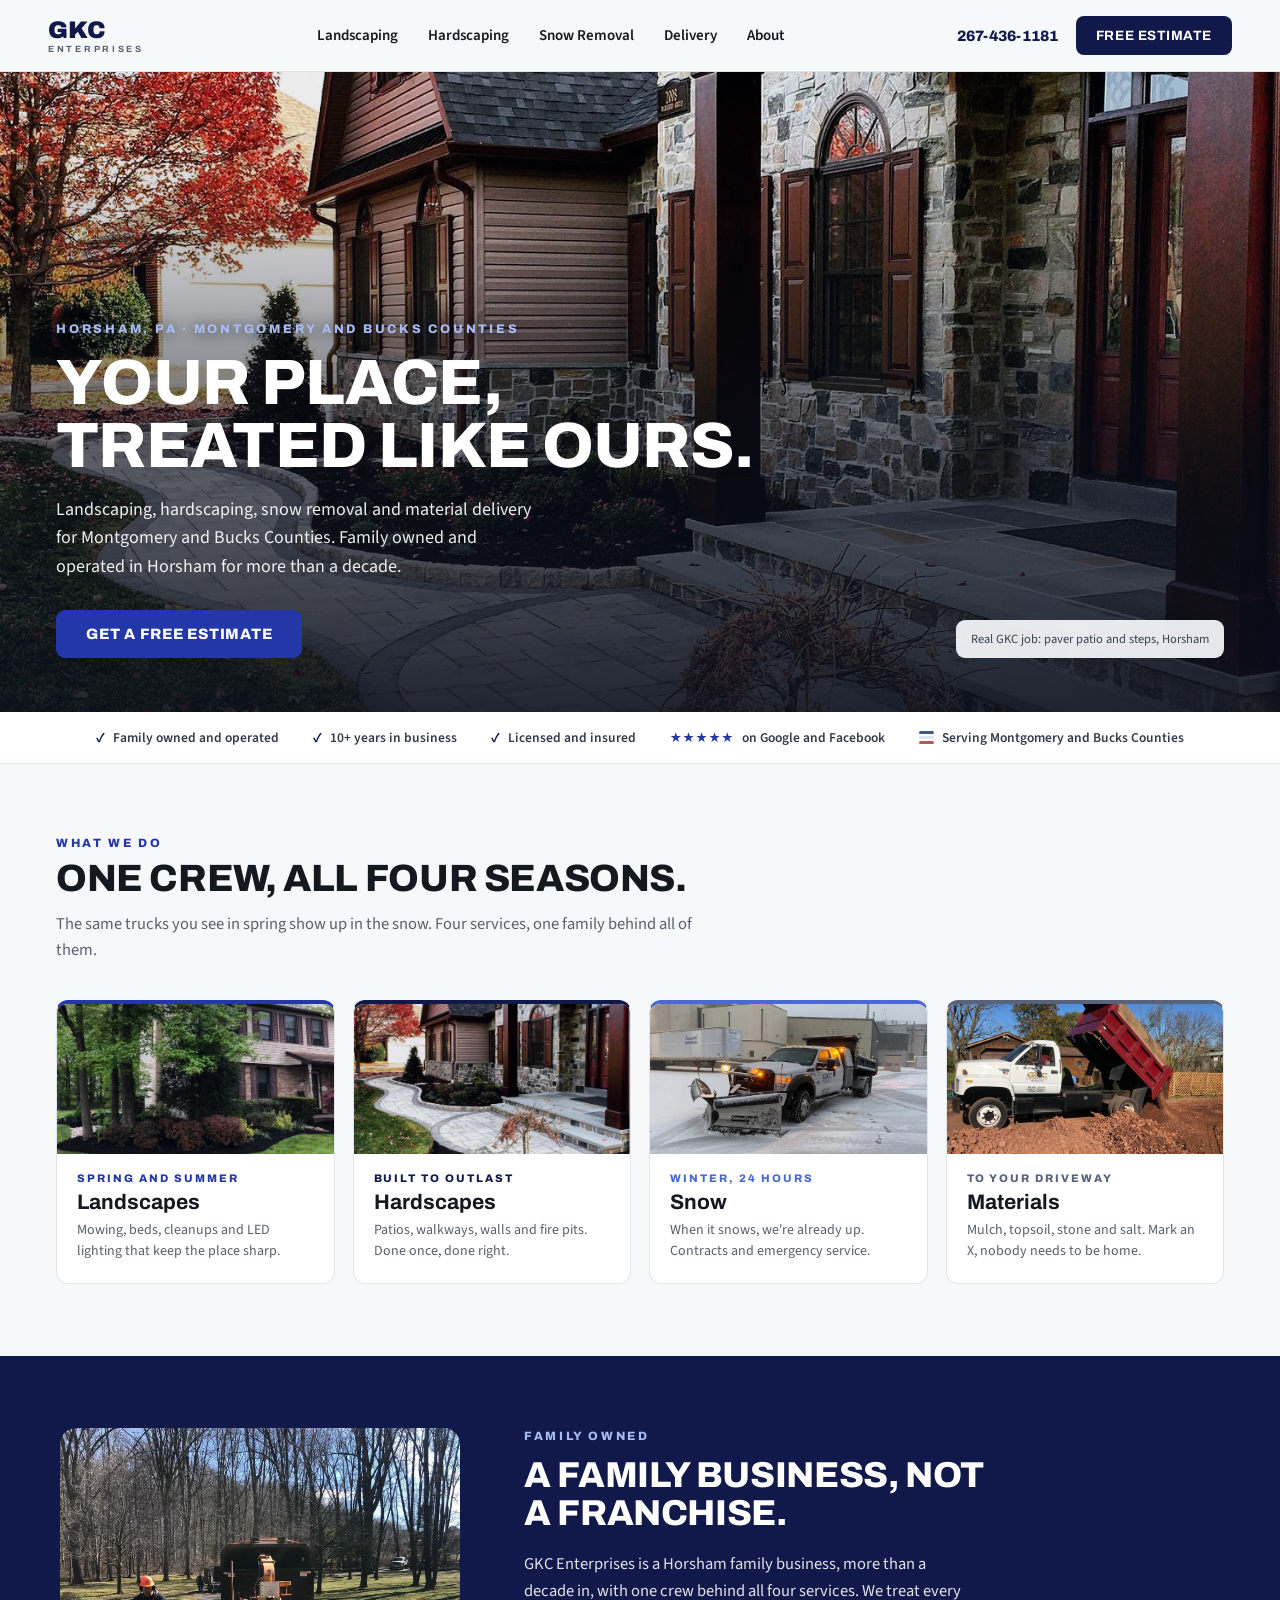
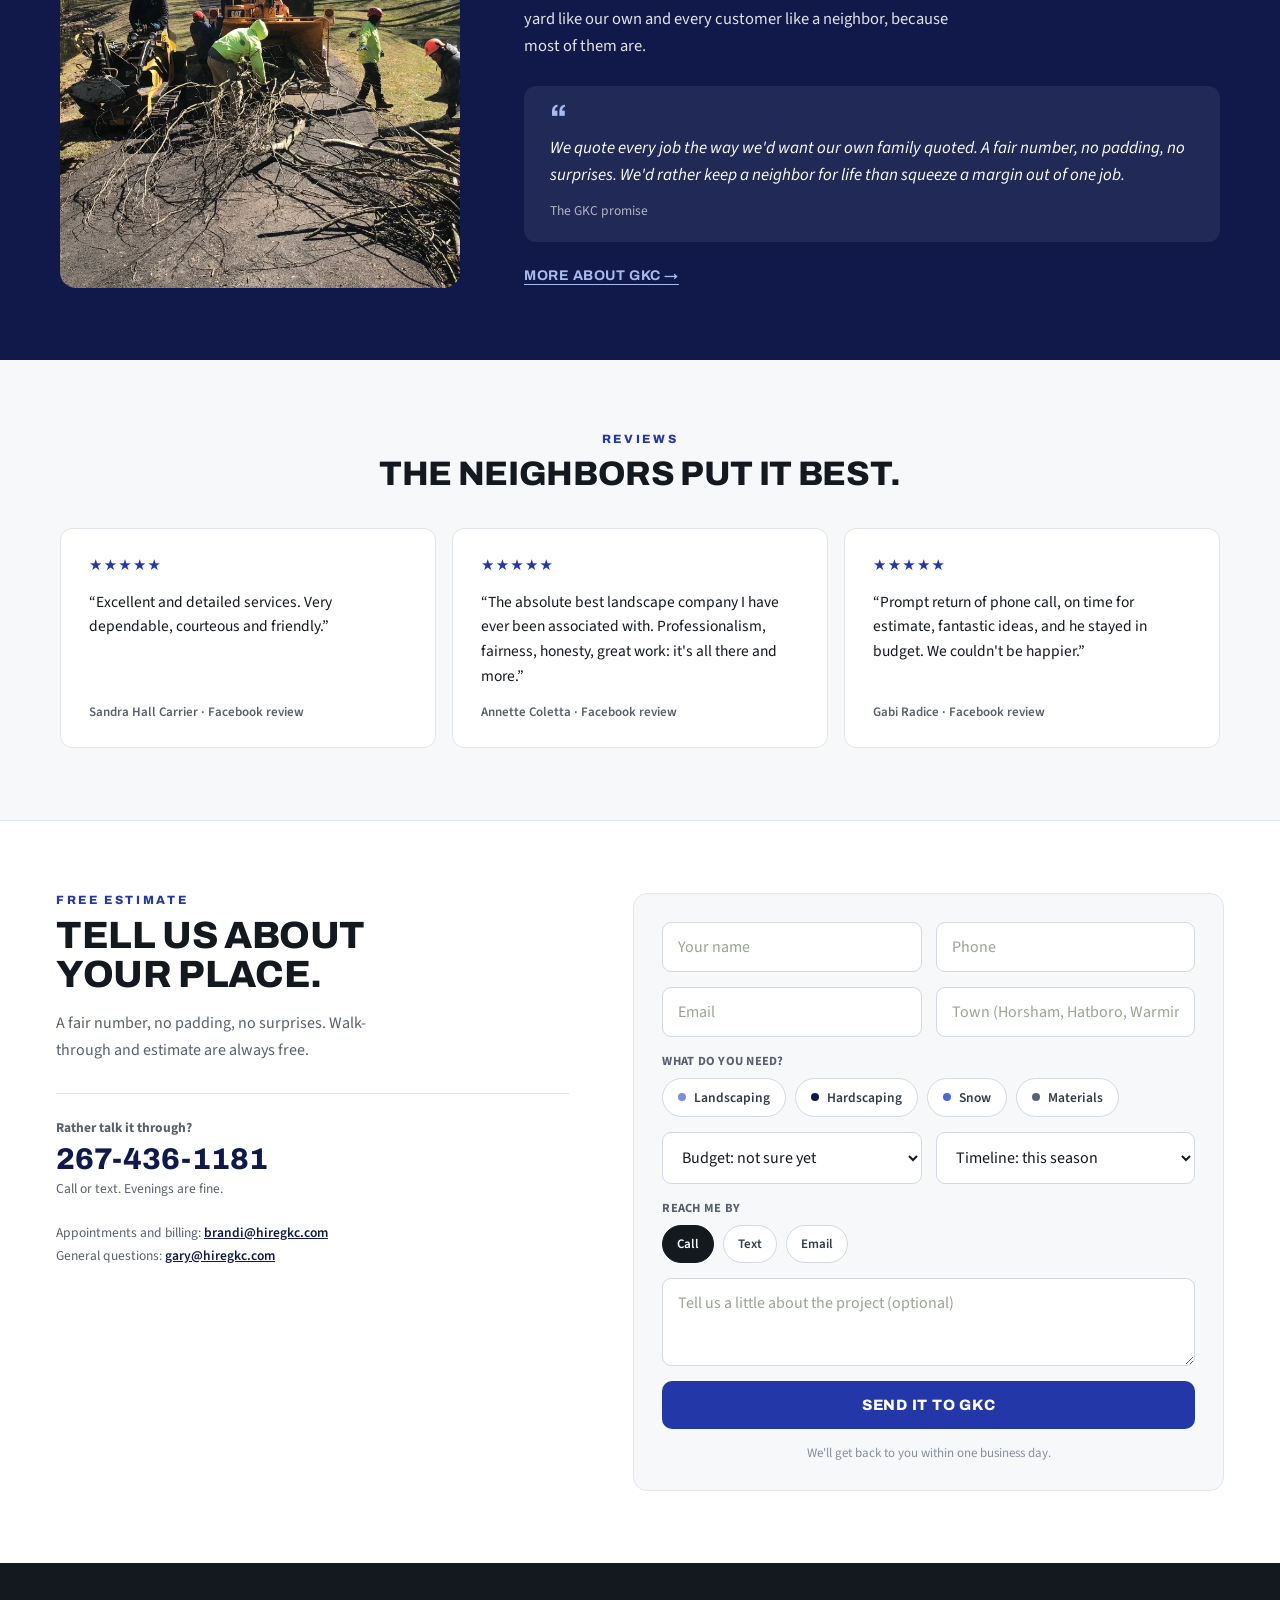
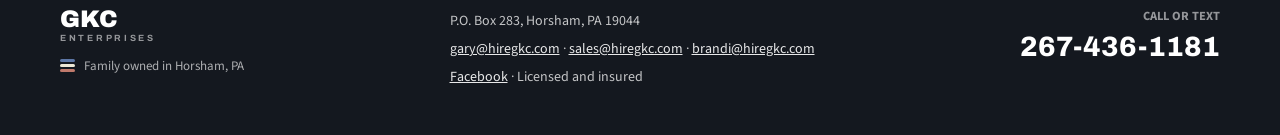
==== commit fdb8566c: "Client feedback: Gary and family out, palette retokenized to the logo Royal blue #2337A8 / deep navy" ====
--- a/index.html
+++ b/index.html
@@ -4,7 +4,7 @@
 <meta charset="utf-8">
 <meta name="viewport" content="width=device-width, initial-scale=1">
 <title>GKC Enterprises | Landscaping, Hardscaping &amp; Snow Removal in Horsham, PA</title>
-<meta name="description" content="Family owned landscaping, hardscaping, snow removal and material delivery in Horsham, PA, serving Montgomery and Bucks Counties. Free estimates from Gary's crew.">
+<meta name="description" content="Family owned landscaping, hardscaping, snow removal and material delivery in Horsham, PA, serving Montgomery and Bucks Counties. Free estimates.">
 <link rel="canonical" href="https://hiregkc.com/">
 <meta property="og:title" content="GKC Enterprises | Your place, treated like ours.">
 <meta property="og:description" content="Family owned landscaping, hardscaping, snow removal and material delivery in Horsham, PA. Free estimates.">
@@ -46,7 +46,7 @@
     <a href="/hardscaping">Hardscaping</a>
     <a href="/snow-removal">Snow Removal</a>
     <a href="/delivery-services">Delivery</a>
-    <a href="/about">Meet Gary</a>
+    <a href="/about">About</a>
   </nav>
   <div class="header-cta">
     <a class="header-phone" href="tel:+12674361181">267-436-1181</a>
@@ -63,7 +63,7 @@
     <a href="/hardscaping">Hardscaping</a>
     <a href="/snow-removal">Snow Removal</a>
     <a href="/delivery-services">Delivery</a>
-    <a href="/about">Meet Gary</a>
+    <a href="/about">About</a>
     <a class="sheet-phone" href="tel:+12674361181">267-436-1181</a>
     <a class="btn btn-orange btn-block" href="/contact">FREE ESTIMATE</a>
   </div>
@@ -73,11 +73,11 @@
 
   <section class="hero hero-home">
     <img class="bg" src="/images/hero-home-patio.jpg" alt="Finished paver patio and steps by GKC in Horsham, PA" fetchpriority="high">
-    <div class="scrim" style="background:linear-gradient(to top,rgba(16,30,20,0.9) 0%,rgba(16,30,20,0.62) 42%,rgba(16,30,20,0.28) 68%,rgba(16,30,20,0.08) 90%)"></div>
+    <div class="scrim" style="background:linear-gradient(to top,rgba(10,14,26,0.9) 0%,rgba(10,14,26,0.62) 42%,rgba(10,14,26,0.28) 68%,rgba(10,14,26,0.08) 90%)"></div>
     <div class="content">
-      <div class="eyebrow" style="color:#F0C89A;margin-bottom:16px;text-shadow:0 1px 14px rgba(16,30,20,0.85)">Horsham, PA &middot; Montgomery and Bucks Counties</div>
+      <div class="eyebrow" style="color:#A8BAF0;margin-bottom:16px;text-shadow:0 1px 14px rgba(10,14,26,0.85)">Horsham, PA &middot; Montgomery and Bucks Counties</div>
       <h1>Your place, treated like ours.</h1>
-      <p class="lede">Landscaping, hardscaping, snow removal and material delivery for Montgomery and Bucks Counties. Family owned and run by Gary for more than a decade.</p>
+      <p class="lede">Landscaping, hardscaping, snow removal and material delivery for Montgomery and Bucks Counties. Family owned and operated in Horsham for more than a decade.</p>
       <a class="btn btn-orange" href="#estimate">GET A FREE ESTIMATE</a>
     </div>
     <div class="photo-credit">Real GKC job: paver patio and steps, Horsham</div>
@@ -99,7 +99,7 @@
         <p class="sec-intro">The same trucks you see in spring show up in the snow. Four services, one family behind all of them.</p>
       </div>
       <div class="grid-4">
-        <a class="door" href="/landscaping" style="--accent:#2F6B40">
+        <a class="door" href="/landscaping" style="--accent:#2337A8">
           <img src="/images/door-landscaping.jpg" alt="GKC landscaping job with fresh beds and plantings" loading="lazy">
           <div class="pad">
             <div class="tag">SPRING AND SUMMER</div>
@@ -107,7 +107,7 @@
             <div class="blurb">Mowing, beds, cleanups and LED lighting that keep the place sharp.</div>
           </div>
         </a>
-        <a class="door" href="/hardscaping" style="--accent:#8A5A38">
+        <a class="door" href="/hardscaping" style="--accent:#10194A">
           <img src="/images/door-hardscaping.jpg" alt="GKC paver patio" loading="lazy">
           <div class="pad">
             <div class="tag">BUILT TO OUTLAST</div>
@@ -115,7 +115,7 @@
             <div class="blurb">Patios, walkways, walls and fire pits. Done once, done right.</div>
           </div>
         </a>
-        <a class="door" href="/snow-removal" style="--accent:#3D6E92">
+        <a class="door" href="/snow-removal" style="--accent:#4B69D4">
           <img src="/images/door-snow.jpg" alt="GKC snow removal truck plowing" loading="lazy">
           <div class="pad">
             <div class="tag">WINTER, 24 HOURS</div>
@@ -123,7 +123,7 @@
             <div class="blurb">When it snows, we're already up. Contracts and emergency service.</div>
           </div>
         </a>
-        <a class="door" href="/delivery-services" style="--accent:#8A6A1C">
+        <a class="door" href="/delivery-services" style="--accent:#58627A">
           <img src="/images/door-delivery.jpg" alt="GKC material delivery truck" loading="lazy">
           <div class="pad">
             <div class="tag">TO YOUR DRIVEWAY</div>
@@ -135,21 +135,21 @@
     </div>
   </section>
 
-  <section id="gary" class="section-lg" style="background:var(--spruce)">
-    <div style="display:grid;grid-template-columns:400px 1fr;gap:64px;align-items:center;max-width:1160px;margin:0 auto" class="gary-grid">
+  <section id="about-strip" class="section-lg" style="background:var(--spruce)">
+    <div style="display:grid;grid-template-columns:400px 1fr;gap:64px;align-items:center;max-width:1160px;margin:0 auto" class="about-grid">
       <div style="height:460px">
-        <img src="/images/gary-family.webp" alt="Gary and his family" loading="lazy" style="width:100%;height:100%;object-fit:cover;border-radius:16px">
+        <img src="/images/crew-on-the-job.webp" alt="The GKC crew clearing a property" loading="lazy" style="width:100%;height:100%;object-fit:cover;border-radius:16px">
       </div>
       <div>
-        <div class="kicker" style="color:#F0C89A;margin-bottom:14px">Meet Gary</div>
-        <h2 class="sec" style="font-size:36px;color:#fff;margin-bottom:18px;text-wrap:pretty">The name on the truck is the guy in it.</h2>
-        <p style="font-size:16.5px;line-height:1.65;color:rgba(255,255,255,0.88);margin:0 0 26px;max-width:56ch">GKC is Gary: a Horsham family man who has run this crew for more than a decade. He treats every yard like his own and every customer like a neighbor, because most of them are. The family name rides on the work, and it shows.</p>
+        <div class="kicker" style="color:#A8BAF0;margin-bottom:14px">Family owned</div>
+        <h2 class="sec" style="font-size:36px;color:#fff;margin-bottom:18px;text-wrap:pretty">A family business, not a franchise.</h2>
+        <p style="font-size:16.5px;line-height:1.65;color:rgba(255,255,255,0.88);margin:0 0 26px;max-width:56ch">GKC Enterprises is a Horsham family business, more than a decade in, with one crew behind all four services. We treat every yard like our own and every customer like a neighbor, because most of them are.</p>
         <blockquote style="background:rgba(255,255,255,0.07);border-radius:12px;padding:22px 26px;margin:0 0 22px">
-          <div style="font-family:var(--display);font-size:34px;font-weight:800;color:var(--orange);line-height:0.5;margin-bottom:10px">&ldquo;</div>
-          <div style="font-size:17px;line-height:1.6;color:#fff;font-style:italic;text-wrap:pretty">I quote every job the way I'd want my own family quoted. A fair number, no padding, no surprises. I'd rather keep a neighbor for life than squeeze a margin out of one job.</div>
-          <div style="font-size:13.5px;color:rgba(255,255,255,0.65);margin-top:12px">Gary, on pricing</div>
+          <div style="font-family:var(--display);font-size:34px;font-weight:800;color:#A8BAF0;line-height:0.5;margin-bottom:10px">&ldquo;</div>
+          <div style="font-size:17px;line-height:1.6;color:#fff;font-style:italic;text-wrap:pretty">We quote every job the way we'd want our own family quoted. A fair number, no padding, no surprises. We'd rather keep a neighbor for life than squeeze a margin out of one job.</div>
+          <div style="font-size:13.5px;color:rgba(255,255,255,0.65);margin-top:12px">The GKC promise</div>
         </blockquote>
-        <a href="/about" style="font-family:var(--display);font-size:14px;font-weight:700;letter-spacing:0.04em;color:#F0C89A;text-decoration:underline;text-underline-offset:4px">MEET THE FAMILY BEHIND GKC &rarr;</a>
+        <a href="/about" style="font-family:var(--display);font-size:14px;font-weight:700;letter-spacing:0.04em;color:#A8BAF0;text-decoration:underline;text-underline-offset:4px">MORE ABOUT GKC &rarr;</a>
       </div>
     </div>
   </section>
@@ -163,12 +163,12 @@
       <div class="grid-3" style="max-width:1160px;margin:0 auto">
         <div class="review">
           <div class="stars">&#9733;&#9733;&#9733;&#9733;&#9733;</div>
-          <div class="q">&ldquo;Gary and his guys do top notch work with top notch equipment. Highly recommend them for any of your outdoor needs!&rdquo;</div>
-          <div class="who">Jake Moyer &middot; Google review</div>
+          <div class="q">&ldquo;Excellent and detailed services. Very dependable, courteous and friendly.&rdquo;</div>
+          <div class="who">Sandra Hall Carrier &middot; Facebook review</div>
         </div>
         <div class="review">
           <div class="stars">&#9733;&#9733;&#9733;&#9733;&#9733;</div>
-          <div class="q">&ldquo;These guys, Gary especially, are the absolute best landscape company I have ever been associated with. Professionalism, fairness, honesty, great work: it's all there and more.&rdquo;</div>
+          <div class="q">&ldquo;The absolute best landscape company I have ever been associated with. Professionalism, fairness, honesty, great work: it's all there and more.&rdquo;</div>
           <div class="who">Annette Coletta &middot; Facebook review</div>
         </div>
         <div class="review">
@@ -205,10 +205,10 @@
         <div>
           <div class="form-label">WHAT DO YOU NEED?</div>
           <div class="chips" data-chip-group="services" data-multi>
-            <button type="button" class="chip svc" data-value="Landscaping"><span class="dot" style="background:#7FB08A"></span>Landscaping</button>
-            <button type="button" class="chip svc" data-value="Hardscaping"><span class="dot" style="background:#8A5A38"></span>Hardscaping</button>
-            <button type="button" class="chip svc" data-value="Snow removal"><span class="dot" style="background:#3D6E92"></span>Snow</button>
-            <button type="button" class="chip svc" data-value="Material delivery"><span class="dot" style="background:#8A6A1C"></span>Materials</button>
+            <button type="button" class="chip svc" data-value="Landscaping"><span class="dot" style="background:#7B8FE0"></span>Landscaping</button>
+            <button type="button" class="chip svc" data-value="Hardscaping"><span class="dot" style="background:#10194A"></span>Hardscaping</button>
+            <button type="button" class="chip svc" data-value="Snow removal"><span class="dot" style="background:#4B69D4"></span>Snow</button>
+            <button type="button" class="chip svc" data-value="Material delivery"><span class="dot" style="background:#58627A"></span>Materials</button>
           </div>
         </div>
         <div class="form-2">
@@ -236,7 +236,7 @@
         <textarea class="field" style="background:#fff" name="details" placeholder="Tell us a little about the project (optional)" aria-label="Project details"></textarea>
         <div class="form-msg" role="status" aria-live="polite"></div>
         <button type="submit" class="btn btn-orange btn-block" data-label="SEND IT TO GKC">SEND IT TO GKC</button>
-        <div class="form-note">Gary or Brandi will get back to you within one business day.</div>
+        <div class="form-note">We'll get back to you within one business day.</div>
       </form>
     </div>
   </section>
@@ -272,8 +272,8 @@
 <script src="/js/site.js"></script>
 <style>
 @media (max-width: 900px) {
-  .gary-grid { grid-template-columns: 1fr !important; gap: 24px !important; }
-  .gary-grid > div:first-child { height: 320px !important; }
+  .about-grid { grid-template-columns: 1fr !important; gap: 24px !important; }
+  .about-grid > div:first-child { height: 320px !important; }
   #estimate-grid { grid-template-columns: 1fr !important; gap: 32px !important; }
 }
 </style>
--- a/css/site.css
+++ b/css/site.css
@@ -1,27 +1,27 @@
 /* GKC Enterprises · hiregkc.com
    Recreated from the design handoff (design_handoff_gkc_website).
-   Tokens: spruce #24523B (hover #1B3E2C), orange #C25A12 (hover #A54A0D),
-   paper #FAF8F2, ink #1E2B22, hairline #E7E2D6.
-   Service wayfinding only: green #2F6B40, clay #8A5A38, blue #3D6E92, ochre #8A6A1C. */
+   Tokens: spruce #10194A (hover #0A1136), orange #2337A8 (hover #1A2A86),
+   paper #F7F8FA, ink #14181F, hairline #E2E5EC.
+   Service wayfinding only: green #2337A8, clay #10194A, blue #4B69D4, ochre #58627A. */
 
 :root {
-  --spruce: #24523B;
-  --spruce-hover: #1B3E2C;
-  --orange: #C25A12;
-  --orange-hover: #A54A0D;
-  --paper: #FAF8F2;
+  --spruce: #10194A;
+  --spruce-hover: #0A1136;
+  --orange: #2337A8;
+  --orange-hover: #1A2A86;
+  --paper: #F7F8FA;
   --card: #FFFFFF;
-  --line: #E7E2D6;
-  --ink: #1E2B22;
-  --muted: #5C6B5F;
-  --footnote: #8A937F;
-  --chipbg: #EDEFE3;
-  --green: #2F6B40;
-  --clay: #8A5A38;
-  --blue: #3D6E92;
-  --ochre: #8A6A1C;
-  --snowdark: #16283A;
-  --footer: #1E2B22;
+  --line: #E2E5EC;
+  --ink: #14181F;
+  --muted: #59606C;
+  --footnote: #878E9C;
+  --chipbg: #E9EDF6;
+  --green: #2337A8;
+  --clay: #10194A;
+  --blue: #4B69D4;
+  --ochre: #58627A;
+  --snowdark: #0E1730;
+  --footer: #14181F;
   --display: 'Archivo', 'Helvetica Neue', Arial, sans-serif;
   --body: 'Source Sans 3', 'Segoe UI', system-ui, sans-serif;
 }
@@ -37,7 +37,7 @@
 }
 a { color: var(--spruce); }
 a:hover { color: var(--orange); }
-::selection { background: #E8DFC8; }
+::selection { background: #DDE4F5; }
 img { max-width: 100%; }
 
 .in { max-width: 1328px; margin: 0 auto; }
@@ -133,8 +133,8 @@
 .hero-home p.lede { font-size: 18px; margin-bottom: 28px; }
 .hero .photo-credit {
   position: absolute; right: 56px; bottom: 54px;
-  background: rgba(250,248,242,0.93); border-radius: 9px; padding: 10px 15px;
-  font-size: 12.5px; color: #3E4A40; white-space: nowrap;
+  background: rgba(247,248,250,0.93); border-radius: 9px; padding: 10px 15px;
+  font-size: 12.5px; color: #3A4150; white-space: nowrap;
 }
 
 /* ---------- Trust bar ---------- */
@@ -142,13 +142,13 @@
   display: flex; align-items: center; justify-content: center; gap: 34px;
   padding: 16px 48px; background: #fff; border-bottom: 1px solid var(--line); flex-wrap: wrap;
 }
-.trustbar span.item { display: flex; align-items: center; gap: 8px; font-size: 13.5px; font-weight: 600; color: #33413A; }
+.trustbar span.item { display: flex; align-items: center; gap: 8px; font-size: 13.5px; font-weight: 600; color: #333A48; }
 .trustbar .tick { color: var(--spruce); font-weight: 700; }
 .trustbar .stars { color: var(--orange); letter-spacing: 0.06em; }
 .flag { display: inline-flex; flex-direction: column; gap: 2px; }
 .flag i { width: 15px; height: 3px; border-radius: 2px; display: block; }
 .flag .f1 { background: #3D5A88; }
-.flag .f2 { background: #E7E2D6; }
+.flag .f2 { background: #E2E5EC; }
 .flag .f3 { background: #B25A4E; }
 
 /* ---------- Sections ---------- */
@@ -191,7 +191,7 @@
 
 .space-card { position: relative; display: block; height: 230px; border-radius: 12px; overflow: hidden; text-decoration: none; }
 .space-card img { position: absolute; inset: 0; width: 100%; height: 100%; object-fit: cover; }
-.space-card .fade { position: absolute; inset: 0; background: linear-gradient(to top, rgba(20,14,9,0.75), rgba(20,14,9,0) 55%); }
+.space-card .fade { position: absolute; inset: 0; background: linear-gradient(to top, rgba(8,11,22,0.75), rgba(8,11,22,0) 55%); }
 .space-card .label { position: absolute; left: 18px; bottom: 16px; font-family: var(--display); font-size: 19px; font-weight: 800; color: #fff; text-transform: uppercase; letter-spacing: 0.02em; }
 
 .review { background: #fff; border: 1px solid var(--line); border-radius: 12px; padding: 26px 28px; display: flex; flex-direction: column; gap: 14px; }
@@ -206,7 +206,7 @@
 
 /* Pending-photo slots (photos coming from the photo day; no stock, ever) */
 .slot {
-  border: 1.5px dashed #C9C2AE; border-radius: 10px; background: #F4F1E7;
+  border: 1.5px dashed #B9C0D0; border-radius: 10px; background: #EEF1F7;
   display: flex; align-items: center; justify-content: center; text-align: center;
   color: var(--footnote); font-size: 13px; padding: 16px; width: 100%; height: 100%;
 }
@@ -240,7 +240,7 @@
 .form-card { background: #fff; border: 1px solid var(--line); border-radius: 14px; padding: 28px; display: flex; flex-direction: column; gap: 15px; }
 .form-2 { display: grid; grid-template-columns: 1fr 1fr; gap: 14px; }
 .field {
-  padding: 13px 15px; border: 1px solid #DCD6C6; border-radius: 9px; font-size: 16px;
+  padding: 13px 15px; border: 1px solid #D3D8E2; border-radius: 9px; font-size: 16px;
   background: var(--paper); color: var(--ink); font-family: var(--body); width: 100%;
 }
 .field:focus-visible, .chip:focus-visible, .btn:focus-visible, a:focus-visible, .menu-btn:focus-visible {
@@ -252,7 +252,7 @@
 .chips { display: flex; flex-wrap: wrap; gap: 9px; }
 .chip {
   display: flex; align-items: center; gap: 8px; font-size: 13.5px; font-weight: 600;
-  padding: 9px 15px; border-radius: 999px; border: 1px solid #DCD6C6; color: #33413A;
+  padding: 9px 15px; border-radius: 999px; border: 1px solid #D3D8E2; color: #333A48;
   background: #fff; cursor: pointer; font-family: var(--body); min-height: 38px;
 }
 .chip .dot { width: 8px; height: 8px; border-radius: 50%; display: inline-block; }
@@ -260,30 +260,30 @@
 .chip[aria-pressed="true"].svc { background: var(--spruce); color: #fff; border-color: var(--spruce); }
 .chip[aria-pressed="true"]:not(.svc) { background: var(--footer); color: #fff; border-color: var(--footer); }
 .upload-box {
-  border: 1.5px dashed #C9C2AE; border-radius: 9px; padding: 16px; text-align: center;
+  border: 1.5px dashed #B9C0D0; border-radius: 9px; padding: 16px; text-align: center;
   font-size: 13.5px; color: var(--footnote); background: var(--paper); cursor: pointer;
 }
 .upload-box:hover { border-color: var(--spruce); color: var(--muted); }
 .form-note { font-size: 13px; color: var(--footnote); text-align: center; }
 .form-msg { font-size: 14.5px; line-height: 1.55; border-radius: 9px; padding: 13px 15px; display: none; }
-.form-msg.err { display: block; background: #F7E8E2; color: #7C3A1D; }
-.form-msg.ok { display: block; background: #E6EFE2; color: #24523B; }
+.form-msg.err { display: block; background: #F7E6E6; color: #8A2E2E; }
+.form-msg.ok { display: block; background: #E4EAF8; color: #10194A; }
 
 /* ---------- Page-specific helpers ---------- */
 .dark-tiers { background: rgba(255,255,255,0.06); border: 1px solid rgba(255,255,255,0.14); border-radius: 14px; padding: 26px 28px; display: flex; flex-direction: column; gap: 10px; }
-.list-row { display: flex; justify-content: space-between; gap: 12px; border-bottom: 1px solid #F0EDE2; padding-bottom: 8px; font-size: 14px; color: #33413A; }
+.list-row { display: flex; justify-content: space-between; gap: 12px; border-bottom: 1px solid #ECEFF4; padding-bottom: 8px; font-size: 14px; color: #333A48; }
 .list-row:last-child { border-bottom: 0; padding-bottom: 0; }
 .list-row .unit { color: var(--footnote); white-space: nowrap; }
-.town { font-size: 12.5px; font-weight: 600; padding: 6px 12px; border-radius: 999px; background: var(--chipbg); color: #33413A; }
+.town { font-size: 12.5px; font-weight: 600; padding: 6px 12px; border-radius: 999px; background: var(--chipbg); color: #333A48; }
 
 /* ---------- Local expertise, Gary notes, FAQs ---------- */
-.local-block p { font-size: 15.5px; line-height: 1.7; color: #33413A; max-width: 70ch; margin: 12px 0 0; }
-.gary-note {
+.local-block p { font-size: 15.5px; line-height: 1.7; color: #333A48; max-width: 70ch; margin: 12px 0 0; }
+.house-note {
   background: var(--chipbg); border-radius: 12px; padding: 18px 22px;
   margin-top: 24px; max-width: 860px;
 }
-.gary-note .g-quote { font-size: 15.5px; line-height: 1.6; font-style: italic; color: var(--ink); }
-.gary-note .g-who { font-size: 12.5px; font-weight: 700; color: var(--muted); margin-top: 8px; }
+.house-note .g-quote { font-size: 15.5px; line-height: 1.6; font-style: italic; color: var(--ink); }
+.house-note .g-who { font-size: 12.5px; font-weight: 700; color: var(--muted); margin-top: 8px; }
 .faq { max-width: 860px; }
 .faq-item { border: 1px solid var(--line); border-radius: 10px; background: #fff; margin-top: 10px; }
 .faq-item summary {
@@ -294,7 +294,7 @@
 .faq-item summary::-webkit-details-marker { display: none; }
 .faq-item summary::after { content: "+"; color: var(--accent, var(--spruce)); font-weight: 800; font-size: 18px; flex: none; }
 .faq-item[open] summary::after { content: "\2212"; }
-.faq-item .a { padding: 0 20px 18px; font-size: 15px; line-height: 1.65; color: #33413A; max-width: 70ch; }
+.faq-item .a { padding: 0 20px 18px; font-size: 15px; line-height: 1.65; color: #333A48; max-width: 70ch; }
 .faq-item .a p { margin: 0 0 10px; }
 .faq-item .a p:last-child { margin-bottom: 0; }
 
@@ -302,7 +302,7 @@
 .mobile-bar {
   position: fixed; left: 0; right: 0; bottom: 0; z-index: 50;
   display: none; gap: 10px; padding: 12px 16px calc(12px + env(safe-area-inset-bottom, 0px));
-  background: rgba(250,248,242,0.96); border-top: 1px solid var(--line);
+  background: rgba(247,248,250,0.96); border-top: 1px solid var(--line);
   -webkit-backdrop-filter: blur(8px); backdrop-filter: blur(8px);
 }
 .mobile-bar a {
